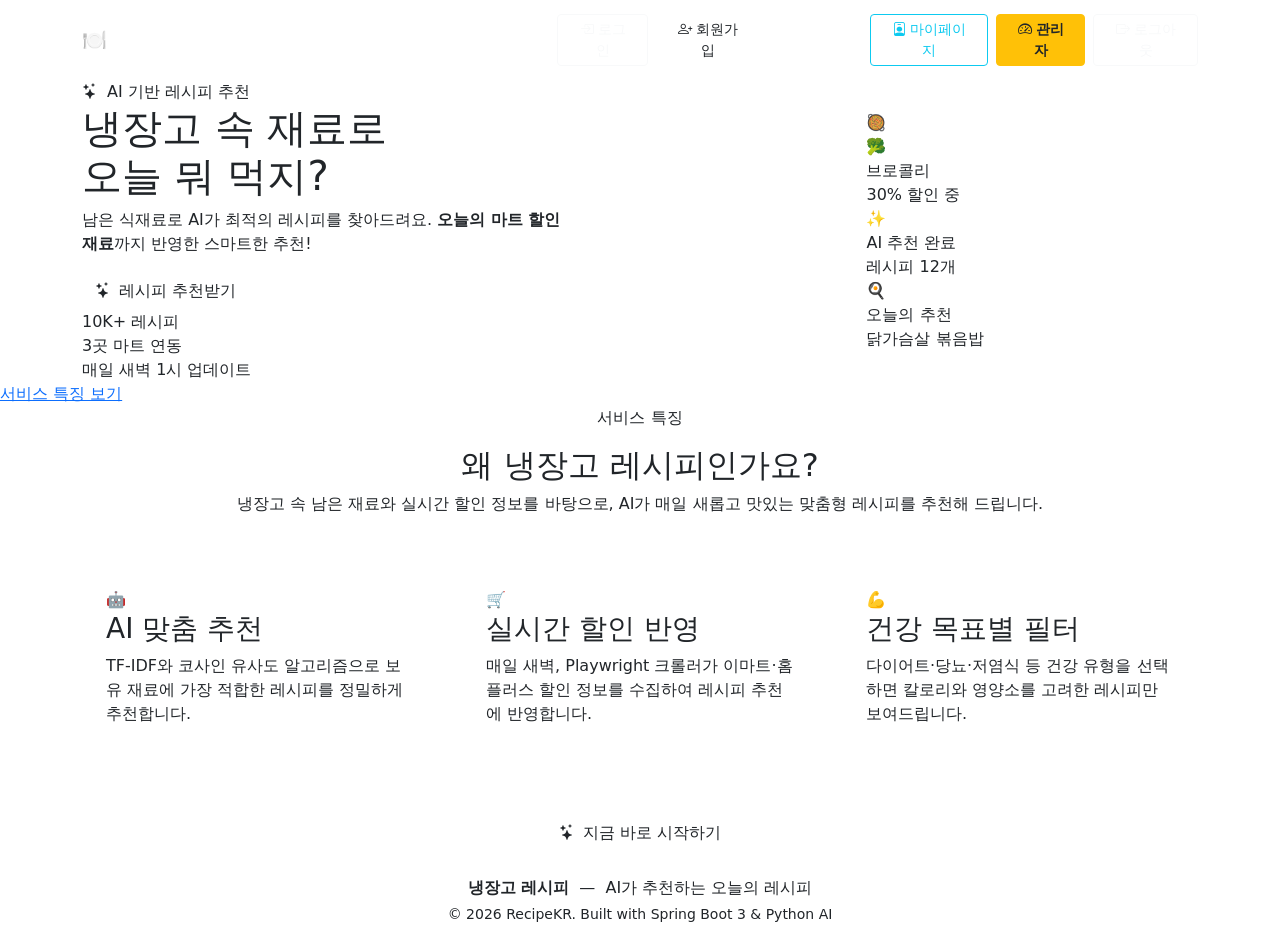
==== src/main/resources/templates/index.html @ bad7262f "fix: remove navigation active shading using css override and bump cache busters" ====
<!DOCTYPE html>
<html lang="ko" xmlns:th="http://www.thymeleaf.org"
      xmlns:sec="http://www.thymeleaf.org/extras/spring-security">
<head>
    <meta charset="UTF-8">
    <meta name="viewport" content="width=device-width, initial-scale=1.0">
    <meta name="description" content="냉장고 레시피 - AI가 냉장고 속 재료로 오늘의 레시피를 추천해 드립니다">
    <title>홈 | 냉장고 레시피</title>
    <!-- Favicon -->
    <link rel="icon" type="image/svg+xml" th:href="@{/favicon.svg}">
    <link rel="apple-touch-icon" th:href="@{/favicon.svg}">
    <link href="https://cdn.jsdelivr.net/npm/bootstrap@5.3.3/dist/css/bootstrap.min.css" rel="stylesheet">
    <link rel="stylesheet" href="https://cdn.jsdelivr.net/npm/bootstrap-icons@1.11.3/font/bootstrap-icons.min.css">
    <link rel="preconnect" href="https://fonts.googleapis.com">
    <link rel="preconnect" href="https://fonts.gstatic.com" crossorigin>
    <link href="https://fonts.googleapis.com/css2?family=Inter:wght@300;400;500;600;700;800&family=Noto+Sans+KR:wght@300;400;500;700;900&display=swap" rel="stylesheet">
    <link rel="stylesheet" th:href="@{/css/global.css?v=13}">

    <link rel="stylesheet" th:href="@{/css/index.css?v=2}">

    <style>
        /* 강제로 투명화 및 너비 축소 */
        @media (min-width: 992px) {
            .desktop-nav-pill {
                background: transparent !important;
                background-color: transparent !important;
                box-shadow: none !important;
                border: none !important;
                width: max-content !important;
                max-width: max-content !important;
            }
        }
        .offcanvas-dark {
            background: transparent !important;
            background-color: transparent !important;
            border: none !important;
        }
        @media (min-width: 992px) {
            #navbarContent {
                background: transparent !important;
            }
        }
    
        @media (max-width: 768px) {
            .scroll-hint {
                margin-top: 36px !important;
            }
            #features .text-center.mt-5 {
                margin-bottom: 80px !important; /* 모바일 푸터와의 여백 약 100px 확보를 위해 (기본패딩 40 + 여백 60 = 100) -> 아예 80px 줘서 넉넉하게 */
            }
        }
</style>
</head>
<body>

<!-- ─── NAVBAR ─── -->
<nav class="navbar navbar-expand-lg navbar-dark sticky-top" id="mainNavbar">
    <div class="container">
        <a class="navbar-brand d-flex align-items-center gap-2" th:href="@{/}">
            <span class="brand-icon">🍽️</span>
            <span class="brand-text">냉장고 레시피</span>
        </a>
        <button class="navbar-toggler border-0 custom-toggler" type="button"
                data-bs-toggle="offcanvas" data-bs-target="#navbarContent" aria-controls="navbarContent">
            <div class="hamburger-icon">
                <span></span>
                <span></span>
                <span></span>
            </div>
        </button>
        <div class="offcanvas-lg offcanvas-end offcanvas-dark flex-grow-1" tabindex="-1" id="navbarContent" aria-labelledby="offcanvasNavbarLabel">
            <div class="offcanvas-body d-flex flex-column flex-lg-row align-items-lg-center justify-content-lg-between w-100">
                <ul class="navbar-nav desktop-nav-pill me-auto mb-2 mb-lg-0 gap-2">
                <li class="nav-item">
                    <a class="nav-link active" href="#hero" id="nav-home">
                        <i class="bi bi-house-door me-1"></i>홈
                    </a>
                </li>
                <li class="nav-item" sec:authorize="isAuthenticated()">
                    <!-- 레시피 추천도 메인 페이지 내의 기능으로 설명되는 앵커로 처리하거나, 별도 페이지로 이동. 
                         요청하신 "부드러운 이동"을 위해 앵커 동작 추가 -->
                    <a class="nav-link" href="/recipe/recommend">
                        <i class="bi bi-stars me-1"></i>레시피 추천
                    </a>
                </li>
                <li class="nav-item">
                    <a class="nav-link" href="#features" id="nav-features">
                        <i class="bi bi-grid-3x3-gap me-1"></i>서비스 특징
                    </a>
                </li>
            </ul>
            <div class="d-flex flex-column flex-lg-row align-items-lg-center gap-2 mt-3 mt-lg-0 mobile-nav-actions">
                <div sec:authorize="isAnonymous()" class="d-flex flex-column flex-lg-row gap-2">
                    <a th:href="@{/auth/login}" class="btn btn-outline-light btn-sm px-3">
                        <i class="bi bi-box-arrow-in-right me-1"></i>로그인
                    </a>
                    <a th:href="@{/auth/signup}" class="btn btn-accent btn-sm px-3">
                        <i class="bi bi-person-plus me-1"></i>회원가입
                    </a>
                </div>
                <div sec:authorize="isAuthenticated()" class="d-flex flex-column flex-lg-row align-items-lg-center gap-3">
                    <span class="text-white-50">
                        <i class="bi bi-person-circle me-1"></i>
                        <span sec:authentication="principal.nickname">사용자</span>님
                    </span>

                    <div class="d-flex flex-column flex-lg-row gap-2">
                        <!-- 마이페이지 버튼 -->
                        <a th:href="@{/mypage}" class="btn btn-outline-info btn-sm px-3">
                            <i class="bi bi-person-badge me-1"></i>마이페이지
                        </a>

                        <!-- 관리자 대시보드 버튼 (admin 계정 전용) -->
                        <div th:if="${#authentication.principal.username == 'admin'}">
                            <a th:href="@{/admin/dashboard}" class="btn btn-warning btn-sm px-3 text-dark fw-bold w-100">
                                <i class="bi bi-speedometer2 me-1"></i>관리자
                            </a>
                        </div>

                        <a th:href="@{/auth/logout}" class="btn btn-outline-light btn-sm px-3">
                            <i class="bi bi-box-arrow-right me-1"></i>로그아웃
                        </a>
                    </div>
                </div>
            </div>
        </div>
        </div>
    </div>
</nav>

<!-- ══════════════════════════════════════
     SECTION 1: HERO (풀페이지 #1)
══════════════════════════════════════ -->
<section id="hero" class="fp-section">
    <!-- 배경 장식 -->
    <div class="hero-bg" aria-hidden="true">
        <div class="hero-blob hero-blob-1"></div>
        <div class="hero-blob hero-blob-2"></div>
        <div class="hero-grid"></div>
    </div>

    <div class="container position-relative w-100">
        <div class="row align-items-center">
            <div class="col-lg-7 col-xl-6">
                <!-- 배지 -->
                <div class="hero-badge animate-fade-in-up">
                    <span class="badge-brand">
                        <i class="bi bi-stars me-1"></i> AI 기반 레시피 추천
                    </span>
                </div>
                <!-- 헤드라인 -->
                <h1 class="hero-title animate-fade-in-up delay-100">
                    냉장고 속 재료로<br>
                    <span class="brand-gradient-text">오늘 뭐 먹지?</span>
                </h1>
                <!-- 서브카피 -->
                <p class="hero-subtitle animate-fade-in-up delay-200" style="word-break: keep-all;">
                    남은 식재료로 AI가 최적의 레시피를 찾아드려요. <strong style="color: var(--color-secondary)">오늘의 마트 할인 재료</strong>까지 반영한 스마트한 추천!
                </p>
                <!-- CTA -->
                <div class="hero-cta animate-fade-in-up delay-300">
                    <a th:href="@{/recipe/recommend}" class="btn btn-gradient-lg">
                        <i class="bi bi-stars me-2"></i>레시피 추천받기
                    </a>
                </div>
                <!-- 통계 -->
                <div class="hero-stats animate-fade-in-up delay-300">
                    <div class="stat-item">
                        <span class="stat-num">10K+</span>
                        <span class="stat-label">레시피</span>
                    </div>
                    <div class="stat-divider"></div>
                    <div class="stat-item">
                        <span class="stat-num">3곳</span>
                        <span class="stat-label">마트 연동</span>
                    </div>
                    <div class="stat-divider"></div>
                    <div class="stat-item">
                        <span class="stat-num">매일 새벽 1시</span>
                        <span class="stat-label">업데이트</span>
                    </div>
                </div>
            </div>

            <!-- 비주얼 카드 -->
            <div class="col-lg-5 col-xl-6 d-none d-lg-flex justify-content-center">
                <div class="hero-visual animate-fade-in-up delay-200">
                    <div class="hero-emoji-main animate-float">🥘</div>
                    <div class="hero-card hero-card-1">
                        <span class="hero-card-icon">🥦</span>
                        <div>
                            <div class="hero-card-title">브로콜리</div>
                            <div class="hero-card-sub">30% 할인 중</div>
                        </div>
                    </div>
                    <div class="hero-card hero-card-2">
                        <span class="hero-card-icon">✨</span>
                        <div>
                            <div class="hero-card-title">AI 추천 완료</div>
                            <div class="hero-card-sub">레시피 12개</div>
                        </div>
                    </div>
                    <div class="hero-card hero-card-3">
                        <span class="hero-card-icon">🍳</span>
                        <div>
                            <div class="hero-card-title">오늘의 추천</div>
                            <div class="hero-card-sub">닭가슴살 볶음밥</div>
                        </div>
                    </div>
                </div>
            </div>
        </div>
    </div>

    <!-- 스크롤 힌트 -->
    <a href="#features" class="scroll-hint" aria-label="서비스 특징으로 이동">
        <span>서비스 특징 보기</span>
        <div class="mouse-icon">
            <div class="mouse-wheel"></div>
        </div>
    </a>
</section>

<!-- ══════════════════════════════════════
     SECTION 2: FEATURES (풀페이지 #2)
══════════════════════════════════════ -->
<section id="features" class="fp-section">
    <div class="container">
        <div class="text-center mb-5 animate-fade-in-up">
            <span class="badge-brand mb-3 d-inline-block">서비스 특징</span>
            <h2 class="section-title">왜 냉장고 레시피인가요?</h2>
            <p class="section-subtitle" style="word-break: keep-all;">냉장고 속 남은 재료와 실시간 할인 정보를 바탕으로, AI가 매일 새롭고 맛있는 맞춤형 레시피를 추천해 드립니다.</p>
        </div>

        <div class="row g-4 animate-fade-in-up delay-100">
            <div class="col-md-4">
                <div class="feature-card card-dark p-4 h-100">
                    <div class="feature-card-icon">🤖</div>
                    <h3 class="feature-card-title">AI 맞춤 추천</h3>
                    <p class="feature-card-desc">TF-IDF와 코사인 유사도 알고리즘으로 보유 재료에 가장 적합한 레시피를 정밀하게 추천합니다.</p>
                </div>
            </div>
            <div class="col-md-4">
                <div class="feature-card card-dark p-4 h-100">
                    <div class="feature-card-icon">🛒</div>
                    <h3 class="feature-card-title">실시간 할인 반영</h3>
                    <p class="feature-card-desc">매일 새벽, Playwright 크롤러가 이마트·홈플러스 할인 정보를 수집하여 레시피 추천에 반영합니다.</p>
                </div>
            </div>
            <div class="col-md-4">
                <div class="feature-card card-dark p-4 h-100">
                    <div class="feature-card-icon">💪</div>
                    <h3 class="feature-card-title">건강 목표별 필터</h3>
                    <p class="feature-card-desc">다이어트·당뇨·저염식 등 건강 유형을 선택하면 칼로리와 영양소를 고려한 레시피만 보여드립니다.</p>
                </div>
            </div>
        </div>

        <!-- 하단 CTA -->
        <div class="text-center mt-5 animate-fade-in-up delay-200">
            <a th:href="@{/recipe/recommend}" class="btn btn-gradient-lg">
                <i class="bi bi-stars me-2"></i>지금 바로 시작하기
            </a>
        </div>
    </div>
</section>

<!-- ─── FOOTER ─── -->
<footer class="footer py-4">
    <div class="container text-center">
        <p class="mb-1">
            <span class="brand-gradient-text fw-semibold">냉장고 레시피</span>
            &nbsp;—&nbsp; AI가 추천하는 오늘의 레시피
        </p>
        <p class="mb-0 small">&copy; 2026 RecipeKR. Built with Spring Boot 3 &amp; Python AI</p>
    </div>
</footer>

<script src="https://cdn.jsdelivr.net/npm/bootstrap@5.3.3/dist/js/bootstrap.bundle.min.js"></script>
<script>
    // ── 네비 스크롤 효과 ──
    const sections = Array.from(document.querySelectorAll('.fp-section'));
    const navH = document.getElementById('mainNavbar').offsetHeight;

    window.addEventListener('scroll', () => {
        const scrollY = window.scrollY;
        document.getElementById('mainNavbar').classList.toggle('scrolled', scrollY > 30);
    });

    // ── 메뉴 하이라이트 (Scrollspy) ──
    const navHome = document.getElementById('nav-home');
    const navFeatures = document.getElementById('nav-features');
    
    const observer = new IntersectionObserver((entries) => {
        entries.forEach(entry => {
            if (entry.isIntersecting) {
                // 모두 active 제거
                navHome.classList.remove('active');
                navFeatures.classList.remove('active');
                
                // 화면에 보이는 섹션에 따라 active 부여
                if (entry.target.id === 'hero') {
                    navHome.classList.add('active');
                } else if (entry.target.id === 'features') {
                    navFeatures.classList.add('active');
                }
            }
        });
    }, { threshold: 0.5 }); // 화면에 50% 이상 보일 때 전환

    sections.forEach(sec => observer.observe(sec));

    // ── 마우스 휠 부드러운 풀페이지 스크롤 ──
    let isScrolling = false;
    window.addEventListener('wheel', (e) => {
        // 모바일 해상도(768px 이하)에서는 기본 스크롤 사용
        if (window.innerWidth <= 768) return;
        // 모달이나 폼 내부 스크롤 시 예외 처리
        if (e.target.closest('.modal') || e.target.closest('form')) return;

        e.preventDefault();
        if (isScrolling) return;

        let currentIdx = sections.findIndex(sec => {
            return Math.abs(window.scrollY - sec.offsetTop) < window.innerHeight / 2;
        });
        if (currentIdx === -1) currentIdx = 0;

        let nextIdx = currentIdx;
        if (e.deltaY > 0 && currentIdx < sections.length - 1) {
            nextIdx++; // 아래로 스크롤
        } else if (e.deltaY < 0 && currentIdx > 0) {
            nextIdx--; // 위로 스크롤
        }

        if (nextIdx !== currentIdx) {
            isScrolling = true;
            window.scrollTo({
                top: sections[nextIdx].offsetTop,
                behavior: 'smooth'
            });
            setTimeout(() => { isScrolling = false; }, 800); // 애니메이션 시간 동안 잠금
        } else if (e.deltaY > 0 && currentIdx === sections.length - 1) {
            // 마지막 섹션에서 더 내리면 푸터로
            isScrolling = true;
            window.scrollTo({ top: document.body.scrollHeight, behavior: 'smooth' });
            setTimeout(() => { isScrolling = false; }, 800);
        }
    }, { passive: false });

    // ── 앵커 클릭 시 부드러운 스크롤 ──
    document.querySelectorAll('a[href^="#"]').forEach(anchor => {
        anchor.addEventListener('click', function (e) {
            const target = document.querySelector(this.getAttribute('href'));
            if (!target) return;
            e.preventDefault();
            window.scrollTo({
                top: target.offsetTop,
                behavior: 'smooth'
            });
        });
    });

    // ── 오프캔버스 햄버거 메뉴 애니메이션 ──
    const offcanvasNavbar = document.getElementById('navbarContent');
    const customToggler = document.querySelector('.custom-toggler');
    if (offcanvasNavbar && customToggler) {
        offcanvasNavbar.addEventListener('show.bs.offcanvas', () => customToggler.classList.add('open'));
        offcanvasNavbar.addEventListener('hide.bs.offcanvas', () => customToggler.classList.remove('open'));
    }
</script>
</body>
</html>
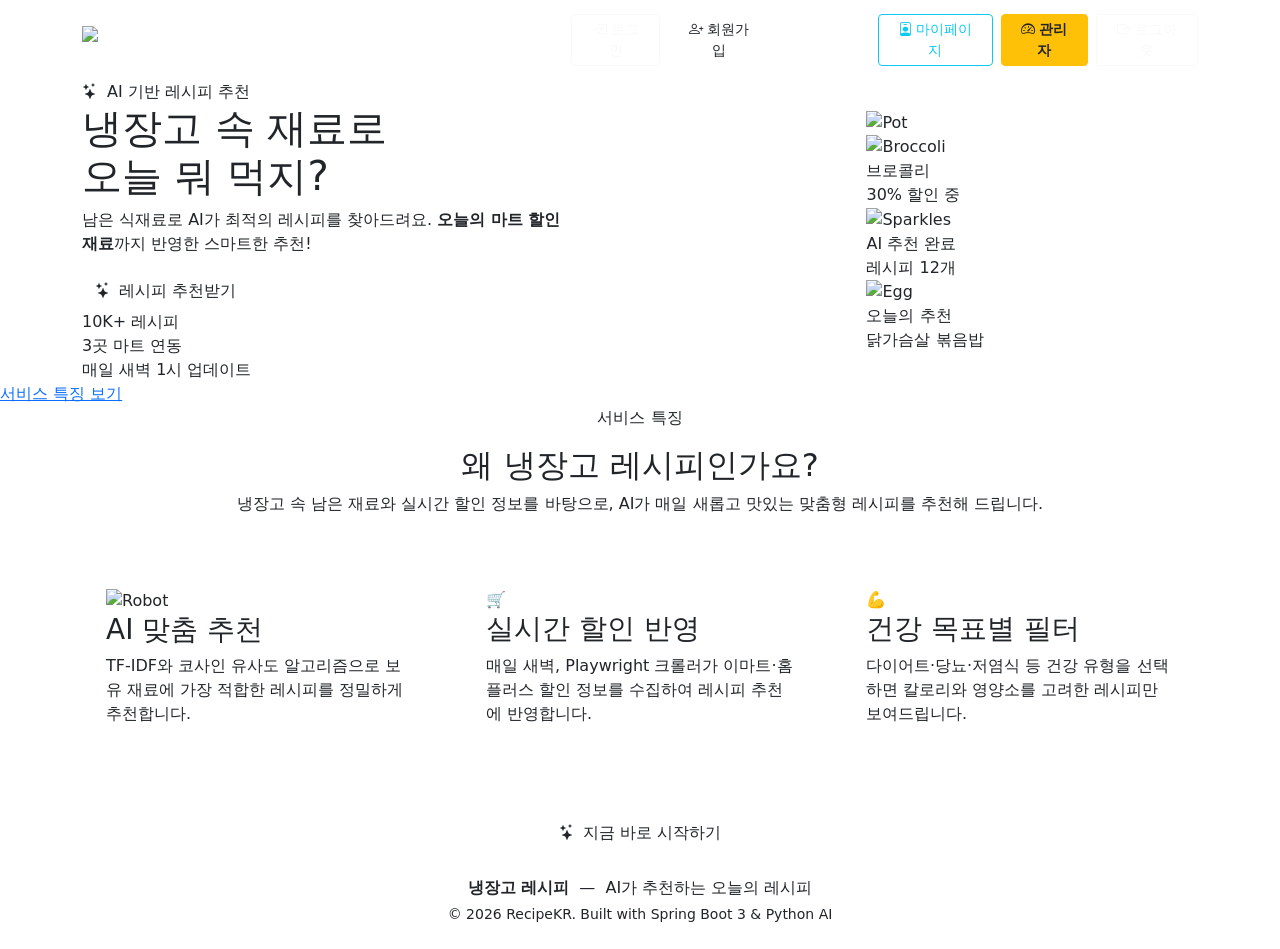
==== commit 716da715: "fix: replace Tossface font emojis with SVG images, fix navbar backgrounds" ====
--- a/src/main/resources/templates/index.html
+++ b/src/main/resources/templates/index.html
@@ -14,12 +14,13 @@
     <link rel="preconnect" href="https://fonts.googleapis.com">
     <link rel="preconnect" href="https://fonts.gstatic.com" crossorigin>
     <link href="https://fonts.googleapis.com/css2?family=Inter:wght@300;400;500;600;700;800&family=Noto+Sans+KR:wght@300;400;500;700;900&display=swap" rel="stylesheet">
-    <link rel="stylesheet" th:href="@{/css/global.css?v=13}">
-
+    <link rel="stylesheet" href="https://cdn.jsdelivr.net/gh/toss/tossface/dist/tossface.css">
+    <link rel="stylesheet" th:href="@{/css/global.css?v=18}">
     <link rel="stylesheet" th:href="@{/css/index.css?v=2}">
+    <link rel="stylesheet" th:href="@{/css/chatbot.css?v=2}">
 
     <style>
-        /* 강제로 투명화 및 너비 축소 */
+        /* 네비게이션 pill 너비 축소 */
         @media (min-width: 992px) {
             .desktop-nav-pill {
                 background: transparent !important;
@@ -30,26 +31,16 @@
                 max-width: max-content !important;
             }
         }
-        .offcanvas-dark {
-            background: transparent !important;
-            background-color: transparent !important;
-            border: none !important;
-        }
-        @media (min-width: 992px) {
-            #navbarContent {
-                background: transparent !important;
-            }
-        }
     
         @media (max-width: 768px) {
             .scroll-hint {
                 margin-top: 36px !important;
             }
             #features .text-center.mt-5 {
-                margin-bottom: 80px !important; /* 모바일 푸터와의 여백 약 100px 확보를 위해 (기본패딩 40 + 여백 60 = 100) -> 아예 80px 줘서 넉넉하게 */
+                margin-bottom: 80px !important;
             }
         }
-</style>
+    </style>
 </head>
 <body>
 
@@ -57,7 +48,7 @@
 <nav class="navbar navbar-expand-lg navbar-dark sticky-top" id="mainNavbar">
     <div class="container">
         <a class="navbar-brand d-flex align-items-center gap-2" th:href="@{/}">
-            <span class="brand-icon">🍽️</span>
+            <span class="brand-icon"><img src="/images/icons/plate.svg" alt="로고"></span>
             <span class="brand-text">냉장고 레시피</span>
         </a>
         <button class="navbar-toggler border-0 custom-toggler" type="button"
@@ -185,23 +176,23 @@
             <!-- 비주얼 카드 -->
             <div class="col-lg-5 col-xl-6 d-none d-lg-flex justify-content-center">
                 <div class="hero-visual animate-fade-in-up delay-200">
-                    <div class="hero-emoji-main animate-float">🥘</div>
+                    <div class="hero-emoji-main animate-float"><img src="/images/icons/pot.svg" alt="Pot"></div>
                     <div class="hero-card hero-card-1">
-                        <span class="hero-card-icon">🥦</span>
+                        <span class="hero-card-icon"><img src="/images/icons/broccoli.svg" alt="Broccoli"></span>
                         <div>
                             <div class="hero-card-title">브로콜리</div>
                             <div class="hero-card-sub">30% 할인 중</div>
                         </div>
                     </div>
                     <div class="hero-card hero-card-2">
-                        <span class="hero-card-icon">✨</span>
+                        <span class="hero-card-icon"><img src="/images/icons/sparkles.svg" alt="Sparkles"></span>
                         <div>
                             <div class="hero-card-title">AI 추천 완료</div>
                             <div class="hero-card-sub">레시피 12개</div>
                         </div>
                     </div>
                     <div class="hero-card hero-card-3">
-                        <span class="hero-card-icon">🍳</span>
+                        <span class="hero-card-icon"><img src="/images/icons/egg.svg" alt="Egg"></span>
                         <div>
                             <div class="hero-card-title">오늘의 추천</div>
                             <div class="hero-card-sub">닭가슴살 볶음밥</div>
@@ -235,7 +226,7 @@
         <div class="row g-4 animate-fade-in-up delay-100">
             <div class="col-md-4">
                 <div class="feature-card card-dark p-4 h-100">
-                    <div class="feature-card-icon">🤖</div>
+                    <div class="feature-card-icon"><img src="/images/icons/robot.svg" alt="Robot"></div>
                     <h3 class="feature-card-title">AI 맞춤 추천</h3>
                     <p class="feature-card-desc">TF-IDF와 코사인 유사도 알고리즘으로 보유 재료에 가장 적합한 레시피를 정밀하게 추천합니다.</p>
                 </div>
@@ -275,6 +266,8 @@
         <p class="mb-0 small">&copy; 2026 RecipeKR. Built with Spring Boot 3 &amp; Python AI</p>
     </div>
 </footer>
+
+<div th:replace="~{fragments/chatbot :: chatbot}"></div>
 
 <script src="https://cdn.jsdelivr.net/npm/bootstrap@5.3.3/dist/js/bootstrap.bundle.min.js"></script>
 <script>
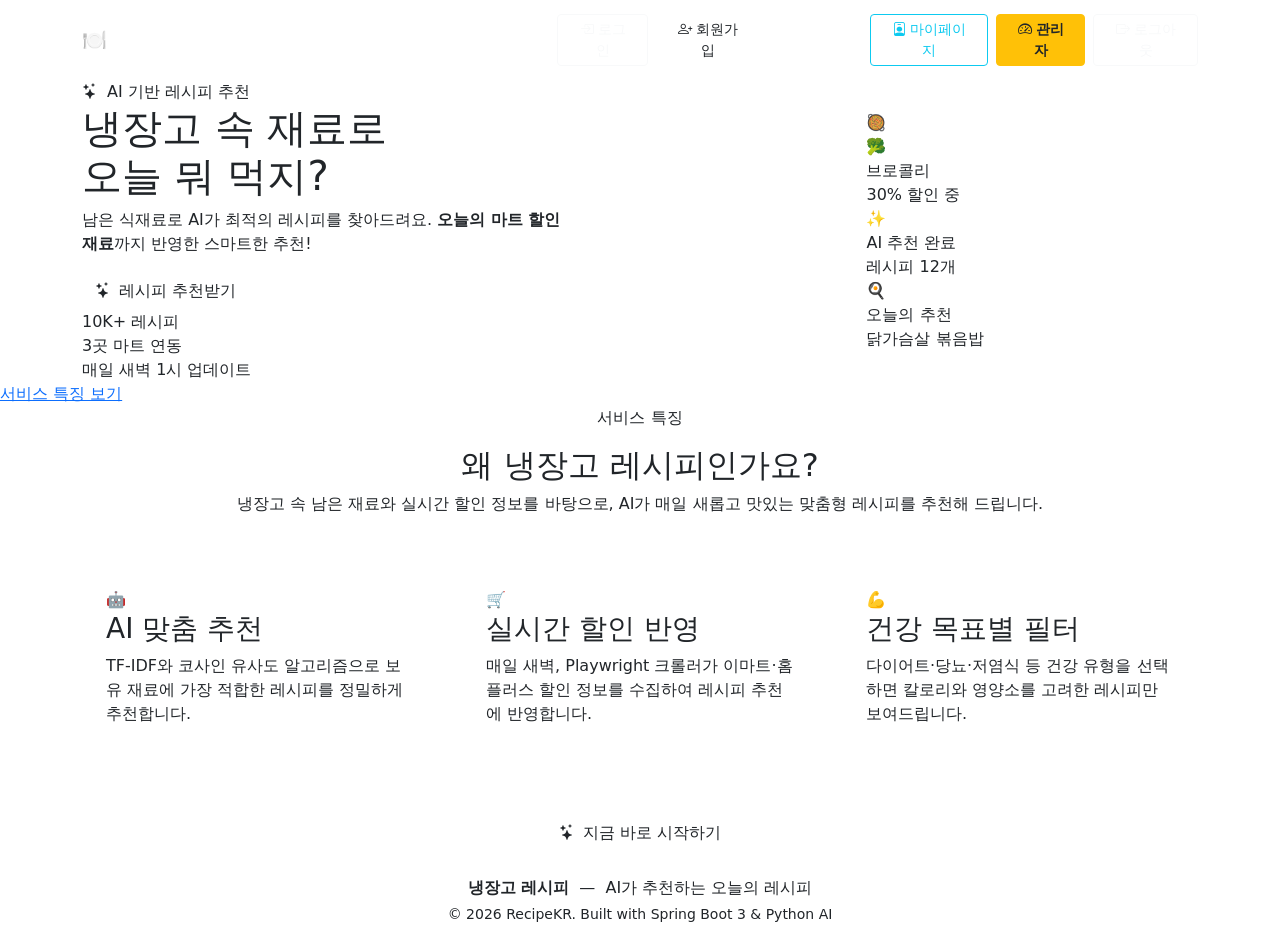
==== commit 2edd11de: "메인UI수정" ====
--- a/src/main/resources/templates/index.html
+++ b/src/main/resources/templates/index.html
@@ -14,13 +14,12 @@
     <link rel="preconnect" href="https://fonts.googleapis.com">
     <link rel="preconnect" href="https://fonts.gstatic.com" crossorigin>
     <link href="https://fonts.googleapis.com/css2?family=Inter:wght@300;400;500;600;700;800&family=Noto+Sans+KR:wght@300;400;500;700;900&display=swap" rel="stylesheet">
-    <link rel="stylesheet" href="https://cdn.jsdelivr.net/gh/toss/tossface/dist/tossface.css">
-    <link rel="stylesheet" th:href="@{/css/global.css?v=18}">
+    <link rel="stylesheet" th:href="@{/css/global.css?v=16}">
+
     <link rel="stylesheet" th:href="@{/css/index.css?v=2}">
-    <link rel="stylesheet" th:href="@{/css/chatbot.css?v=2}">
 
     <style>
-        /* 네비게이션 pill 너비 축소 */
+        /* 강제로 투명화 및 너비 축소 */
         @media (min-width: 992px) {
             .desktop-nav-pill {
                 background: transparent !important;
@@ -31,16 +30,26 @@
                 max-width: max-content !important;
             }
         }
+        .offcanvas-dark {
+            background: transparent !important;
+            background-color: transparent !important;
+            border: none !important;
+        }
+        @media (min-width: 992px) {
+            #navbarContent {
+                background: transparent !important;
+            }
+        }
     
         @media (max-width: 768px) {
             .scroll-hint {
                 margin-top: 36px !important;
             }
             #features .text-center.mt-5 {
-                margin-bottom: 80px !important;
-            }
-        }
-    </style>
+                margin-bottom: 80px !important; /* 모바일 푸터와의 여백 약 100px 확보를 위해 (기본패딩 40 + 여백 60 = 100) -> 아예 80px 줘서 넉넉하게 */
+            }
+        }
+</style>
 </head>
 <body>
 
@@ -48,7 +57,7 @@
 <nav class="navbar navbar-expand-lg navbar-dark sticky-top" id="mainNavbar">
     <div class="container">
         <a class="navbar-brand d-flex align-items-center gap-2" th:href="@{/}">
-            <span class="brand-icon"><img src="/images/icons/plate.svg" alt="로고"></span>
+            <span class="brand-icon">🍽️</span>
             <span class="brand-text">냉장고 레시피</span>
         </a>
         <button class="navbar-toggler border-0 custom-toggler" type="button"
@@ -176,23 +185,23 @@
             <!-- 비주얼 카드 -->
             <div class="col-lg-5 col-xl-6 d-none d-lg-flex justify-content-center">
                 <div class="hero-visual animate-fade-in-up delay-200">
-                    <div class="hero-emoji-main animate-float"><img src="/images/icons/pot.svg" alt="Pot"></div>
+                    <div class="hero-emoji-main animate-float">🥘</div>
                     <div class="hero-card hero-card-1">
-                        <span class="hero-card-icon"><img src="/images/icons/broccoli.svg" alt="Broccoli"></span>
+                        <span class="hero-card-icon">🥦</span>
                         <div>
                             <div class="hero-card-title">브로콜리</div>
                             <div class="hero-card-sub">30% 할인 중</div>
                         </div>
                     </div>
                     <div class="hero-card hero-card-2">
-                        <span class="hero-card-icon"><img src="/images/icons/sparkles.svg" alt="Sparkles"></span>
+                        <span class="hero-card-icon">✨</span>
                         <div>
                             <div class="hero-card-title">AI 추천 완료</div>
                             <div class="hero-card-sub">레시피 12개</div>
                         </div>
                     </div>
                     <div class="hero-card hero-card-3">
-                        <span class="hero-card-icon"><img src="/images/icons/egg.svg" alt="Egg"></span>
+                        <span class="hero-card-icon">🍳</span>
                         <div>
                             <div class="hero-card-title">오늘의 추천</div>
                             <div class="hero-card-sub">닭가슴살 볶음밥</div>
@@ -226,7 +235,7 @@
         <div class="row g-4 animate-fade-in-up delay-100">
             <div class="col-md-4">
                 <div class="feature-card card-dark p-4 h-100">
-                    <div class="feature-card-icon"><img src="/images/icons/robot.svg" alt="Robot"></div>
+                    <div class="feature-card-icon">🤖</div>
                     <h3 class="feature-card-title">AI 맞춤 추천</h3>
                     <p class="feature-card-desc">TF-IDF와 코사인 유사도 알고리즘으로 보유 재료에 가장 적합한 레시피를 정밀하게 추천합니다.</p>
                 </div>
@@ -266,8 +275,6 @@
         <p class="mb-0 small">&copy; 2026 RecipeKR. Built with Spring Boot 3 &amp; Python AI</p>
     </div>
 </footer>
-
-<div th:replace="~{fragments/chatbot :: chatbot}"></div>
 
 <script src="https://cdn.jsdelivr.net/npm/bootstrap@5.3.3/dist/js/bootstrap.bundle.min.js"></script>
 <script>
